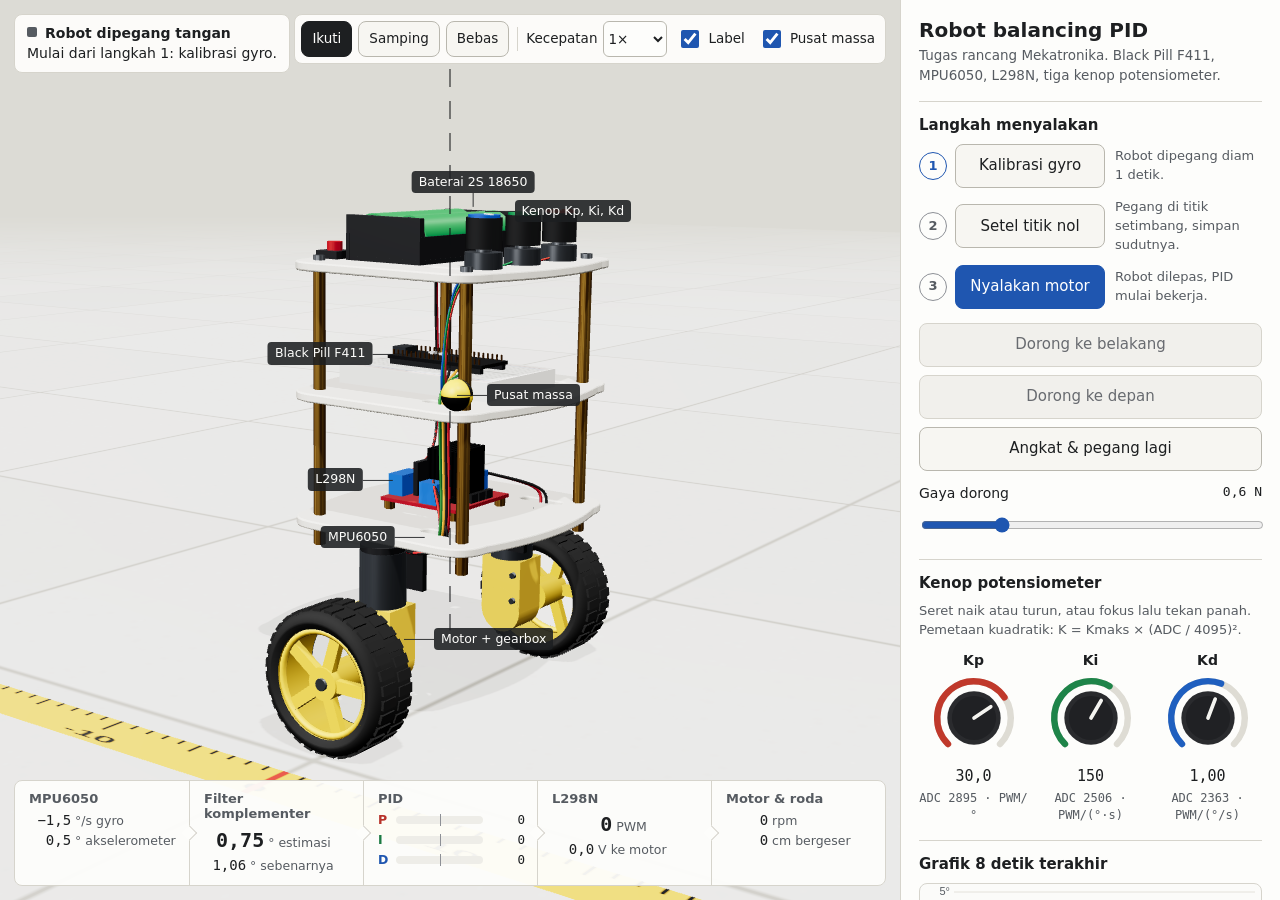
==== simulasi/index.html @ 93942995 "feat: simulasi 3D robot balancing PID dan spesifikasi tugas rancang - Simulasi Three.js offline: fis" ====
<!doctype html>
<html lang="id">
<head>
<meta charset="utf-8">
<meta name="viewport" content="width=device-width, initial-scale=1">
<title>Simulasi Robot Balancing</title>
<meta name="description" content="Simulasi 3D robot self-balancing roda dua untuk tugas rancang Mekatronika: MPU6050, filter komplementer, PID dengan kenop potensiometer, L298N, motor DC.">
<link rel="stylesheet" href="gaya.css">
<script type="importmap">{ "imports": { "three": "./vendor/three.module.min.js" } }</script>
</head>
<body>
<div class="tata">
  <main class="panggung" aria-label="Tampilan 3D robot">
    <div id="layar" class="layar"></div>
    <div id="label" class="label-lapis" aria-hidden="true"></div>
    <div class="lencana" id="lencana" role="status" aria-live="polite">Memuat model 3D…</div>
    <div class="alat-kamera" role="group" aria-label="Kamera dan waktu">
      <button type="button" data-kamera="ikuti" aria-pressed="true">Ikuti</button>
      <button type="button" data-kamera="samping" aria-pressed="false">Samping</button>
      <button type="button" data-kamera="bebas" aria-pressed="false">Bebas</button>
      <span class="pemisah"></span>
      <label class="pilih-kecil"><span class="teks-kecepatan">Kecepatan</span>
        <select id="skalaWaktu" aria-label="Kecepatan simulasi"><option value="1">1×</option><option value="0.25">0,25×</option><option value="0.1">0,1×</option></select>
      </label>
      <label class="cek"><input type="checkbox" id="tampilLabel" checked> Label</label>
      <label class="cek"><input type="checkbox" id="tampilCOM" checked> Pusat massa</label>
    </div>

    <section class="rantai" aria-label="Alur sinyal satu siklus kontrol">
      <div class="mata" data-tahap="sensor">
        <h3>MPU6050</h3>
        <p><span class="angka" id="vGyro">0,0</span> °/s gyro</p>
        <p><span class="angka" id="vAcc">0,0</span> ° akselerometer</p>
      </div>
      <div class="mata" data-tahap="filter">
        <h3>Filter komplementer</h3>
        <p><span class="angka besar" id="vEst">0,00</span> ° estimasi</p>
        <p><span class="angka" id="vNyata">0,00</span> ° sebenarnya</p>
      </div>
      <div class="mata pid" data-tahap="pid">
        <h3>PID</h3>
        <div class="batang"><span>P</span><i><b id="bP"></b></i><em class="angka" id="vP">0</em></div>
        <div class="batang"><span>I</span><i><b id="bI"></b></i><em class="angka" id="vI">0</em></div>
        <div class="batang"><span>D</span><i><b id="bD"></b></i><em class="angka" id="vD">0</em></div>
      </div>
      <div class="mata" data-tahap="driver">
        <h3>L298N</h3>
        <p><span class="angka besar" id="vPwm">0</span> PWM</p>
        <p><span class="angka" id="vVolt">0,0</span> V ke motor</p>
      </div>
      <div class="mata" data-tahap="motor">
        <h3>Motor &amp; roda</h3>
        <p><span class="angka" id="vRpm">0</span> rpm</p>
        <p><span class="angka" id="vPosisi">0</span> cm bergeser</p>
      </div>
    </section>
  </main>

  <aside class="panel" aria-label="Kendali">
    <header class="kepala">
      <h1>Robot balancing PID</h1>
      <p class="sub">Tugas rancang Mekatronika. Black Pill F411, MPU6050, L298N, tiga kenop potensiometer.</p>
    </header>

    <section class="blok">
      <h2>Langkah menyalakan</h2>
      <ol class="langkah">
        <li id="l1"><button type="button" id="btnKalib">Kalibrasi gyro</button><span class="ket" id="k1">Robot dipegang diam 1 detik.</span></li>
        <li id="l2"><button type="button" id="btnNol">Setel titik nol</button><span class="ket" id="k2">Pegang di titik setimbang, simpan sudutnya.</span></li>
        <li id="l3"><button type="button" id="btnJalan" class="utama">Nyalakan motor</button><span class="ket" id="k3">Robot dilepas, PID mulai bekerja.</span></li>
      </ol>
      <div class="baris-tombol">
        <button type="button" id="btnDorongMundur">Dorong ke belakang</button>
        <button type="button" id="btnDorongMaju">Dorong ke depan</button>
        <button type="button" id="btnReset">Angkat &amp; pegang lagi</button>
      </div>
      <label class="geser">Gaya dorong <output id="oDorong">0,6 N</output>
        <input type="range" id="gayaDorong" min="0.2" max="2" step="0.1" value="0.6">
      </label>
    </section>

    <section class="blok">
      <h2>Kenop potensiometer</h2>
      <p class="petunjuk">Seret naik atau turun, atau fokus lalu tekan panah. Pemetaan kuadratik: K = Kmaks × (ADC / 4095)².</p>
      <div class="kenop-baris" id="kenopBaris"></div>
    </section>

    <section class="blok">
      <h2>Grafik 8 detik terakhir</h2>
      <canvas id="plot" class="plot" height="220" role="img" aria-label="Grafik sudut dan PWM terhadap waktu"></canvas>
      <ul class="legenda">
        <li><i class="g-nyata"></i>Sudut sebenarnya</li>
        <li><i class="g-est"></i>Estimasi filter</li>
        <li><i class="g-pwm"></i>PWM</li>
      </ul>
    </section>

    <section class="blok">
      <h2>Serial monitor</h2>
      <pre class="serial" id="serial" aria-live="off">t_ms,sudut,pwm,kp,ki,kd</pre>
      <button type="button" id="btnCsv">Unduh CSV 30 detik terakhir</button>
    </section>

    <details class="blok" open>
      <summary>Robot &amp; fisik</summary>
      <label class="pilih">Varian badan <select id="varian"></select></label>
      <p class="ket" id="ketVarian"></p>
      <label class="pilih">Motor <select id="motor"></select></label>
      <label class="geser">Tegangan baterai 2S <output id="oVbat"></output>
        <input type="range" id="vbat" min="6.8" max="8.4" step="0.1" value="7.8"></label>
      <label class="geser">Geser baterai ke depan <output id="oOffset"></output>
        <input type="range" id="offsetBat" min="-15" max="15" step="1" value="0"></label>
      <label class="cek"><input type="checkbox" id="backlash" checked> Backlash gearbox</label>
      <dl class="data" id="dataFisik"></dl>
    </details>

    <details class="blok">
      <summary>Firmware</summary>
      <label class="geser">Alpha filter komplementer <output id="oAlpha"></output>
        <input type="range" id="alpha" min="0.9" max="0.999" step="0.001" value="0.995"></label>
      <label class="geser">PWM minimum (deadband) <output id="oPwmMin"></output>
        <input type="range" id="pwmMin" min="0" max="80" step="1" value="30"></label>
      <label class="pilih">Laju loop kontrol <select id="loopHz"><option value="100">100 Hz</option><option value="200" selected>200 Hz</option><option value="500">500 Hz</option></select></label>
      <label class="geser">Batas sudut motor diputus <output id="oBatas"></output>
        <input type="range" id="batas" min="15" max="60" step="1" value="40"></label>
      <p class="ket">Nilai motor, massa, dan derau sensor adalah perkiraan dari lembar data. Ukur robot sendiri untuk angka yang sebenarnya.</p>
    </details>
  </aside>
</div>
<noscript><p class="galat">Simulasi ini butuh JavaScript. Aktifkan JavaScript lalu muat ulang halaman.</p></noscript>
<script type="module" src="main.js"></script>
</body>
</html>
---- simulasi/gaya.css ----
/* Hallmark · design · layar aplikasi (simulasi lab) · dial E1/R1/M2 · tanda tangan: rantai sinyal MPU6050 → filter → PID → L298N → motor dengan angka langsung · font: system UI (Segoe UI di PC lab, tanpa unduhan karena harus jalan offline), angka tabular */
:root {
  --bg: #ecebe6;
  --panel: #fdfdfb;
  --ink: #1d1f21;
  --muted: #565b61;
  --line: #d6d4cc;
  --aksen: #1f56b0;
  --aksen-ink: #ffffff;
  --p: #b8322a;
  --i: #1b7a43;
  --d: #1f56b0;
  --pwm: #a45200;
  --bahaya: #a3241c;
  --ok: #1b6e3c;
  --fokus: #1f56b0;
  --radius: 8px;
  --mono: "Cascadia Mono", Consolas, ui-monospace, monospace;
  --putih: #fdfdfb;
  --garis-kuat: #b9b7ae;
  --tombol: #f7f6f2;
  --tombol-hover: #efede6;
  --mati-bg: #f1f0ec;
  --mati-ink: #686b70;
  --aksen-hover: #18478f;
  --abu: #8d9096;
  --plot-bg: #fbfbf9;
  --serial-bg: #1c1d1f;
  --serial-ink: #d9e2d4;
  --panggung: #dcdbd5;
  --trek: #eeede8;
  --kaca: rgba(253,253,251,.95);
  --label-bg: rgba(29,31,33,.88);
}
* { box-sizing: border-box; }
html, body { margin: 0; overflow-x: clip; }
body {
  background: var(--bg); color: var(--ink);
  font: 15px/1.45 "Segoe UI", system-ui, -apple-system, Roboto, sans-serif;
  min-height: 100dvh;
}
h1, h2, h3 { margin: 0; line-height: 1.2; text-wrap: balance; }
button, select, input { font: inherit; color: inherit; }
:focus-visible { outline: 3px solid var(--fokus); outline-offset: 2px; }

.tata { display: grid; grid-template-columns: minmax(0, 1fr) 380px; height: 100dvh; }
.panggung { position: relative; min-width: 0; overflow: hidden; background: var(--panggung); }
.layar { position: absolute; inset: 0; }
.layar canvas { display: block; width: 100%; height: 100%; touch-action: none; }

.panel { background: var(--panel); border-left: 1px solid var(--line); overflow-y: auto; padding: 18px 18px 40px; }
.kepala h1 { font-size: 20px; }
.sub { margin: 4px 0 0; color: var(--muted); font-size: 13.5px; }
.blok { border-top: 1px solid var(--line); margin-top: 16px; padding-top: 14px; }
.blok h2, .blok summary { font-size: 15px; font-weight: 650; margin-bottom: 10px; }
.blok summary { cursor: pointer; min-height: 32px; display: list-item; }
.ket, .petunjuk { color: var(--muted); font-size: 13px; margin: 4px 0 0; }

button {
  min-height: 44px; padding: 8px 14px; border-radius: var(--radius);
  border: 1px solid var(--garis-kuat); background: var(--tombol); cursor: pointer; white-space: nowrap;
}
button:hover { background: var(--tombol-hover); }
button:active { transform: translateY(1px); }
button:disabled { color: var(--mati-ink); background: var(--mati-bg); border-color: var(--line); cursor: not-allowed; }
button.utama { background: var(--aksen); color: var(--aksen-ink); border-color: var(--aksen); }
button.utama:hover { background: var(--aksen-hover); }
button.utama.bahaya { background: var(--bahaya); border-color: var(--bahaya); }

.langkah { list-style: none; counter-reset: l; padding: 0; margin: 0; display: grid; gap: 10px; }
.langkah li { counter-increment: l; display: grid; grid-template-columns: 26px auto 1fr; gap: 4px 10px; align-items: center; }
.langkah li::before {
  content: counter(l); width: 26px; height: 26px; border-radius: 50%; display: grid; place-items: center;
  border: 1.5px solid var(--abu); font-size: 13px; font-weight: 600; color: var(--muted);
}
.langkah li.selesai::before { content: "✓"; background: var(--ok); border-color: var(--ok); color: var(--putih); }
.langkah li.aktif::before { border-color: var(--aksen); color: var(--aksen); }
.langkah .ket { margin: 0; }
.langkah button { min-width: 150px; }
.baris-tombol { display: flex; flex-wrap: wrap; gap: 8px; margin-top: 14px; }
.baris-tombol button { flex: 1 1 auto; }

.geser, .pilih { display: grid; gap: 4px; margin-top: 12px; font-size: 14px; }
.geser { grid-template-columns: 1fr auto; }
.geser input { grid-column: 1 / -1; width: 100%; min-height: 32px; accent-color: var(--aksen); }
.geser output { font-family: var(--mono); font-variant-numeric: tabular-nums; font-size: 13px; }
.pilih select { min-height: 40px; border: 1px solid var(--garis-kuat); border-radius: var(--radius); padding: 6px 8px; background: var(--putih); }
.cek { display: inline-flex; align-items: center; gap: 6px; min-height: 36px; margin-top: 8px; font-size: 14px; }
.cek input { width: 18px; height: 18px; accent-color: var(--aksen); }

.kenop-baris { display: grid; grid-template-columns: repeat(3, 1fr); gap: 8px; margin-top: 10px; }
.kenop { display: grid; justify-items: center; gap: 2px; text-align: center; }
.kenop svg { width: 92px; height: 92px; cursor: ns-resize; touch-action: none; border-radius: 50%; }
.kenop .nama { font-weight: 650; font-size: 14px; }
.kenop .nilai { font-family: var(--mono); font-variant-numeric: tabular-nums; font-size: 15px; }
.kenop .adc { font-family: var(--mono); font-size: 12px; color: var(--muted); }

.plot { width: 100%; height: 220px; display: block; border: 1px solid var(--line); border-radius: var(--radius); background: var(--plot-bg); }
.legenda { list-style: none; padding: 0; margin: 8px 0 0; display: flex; flex-wrap: wrap; gap: 4px 16px; font-size: 13px; color: var(--muted); }
.legenda i { display: inline-block; width: 18px; height: 0; border-top: 3px solid; margin-right: 6px; vertical-align: middle; }
.g-nyata { border-color: var(--ink) !important; }
.g-est { border-color: var(--d) !important; border-top-style: dashed !important; }
.g-pwm { border-color: var(--pwm) !important; }

.serial {
  font-family: var(--mono); font-size: 12px; line-height: 1.5; background: var(--serial-bg); color: var(--serial-ink);
  padding: 10px 12px; border-radius: var(--radius); margin: 0 0 10px; height: 148px; overflow: hidden; white-space: pre;
}
.data { display: grid; grid-template-columns: auto 1fr; gap: 3px 12px; margin: 12px 0 0; font-size: 13px; }
.data dt { color: var(--muted); }
.data dd { margin: 0; font-family: var(--mono); font-variant-numeric: tabular-nums; text-align: right; }

/* lapisan di atas 3D */
.lencana {
  position: absolute; top: 14px; left: 14px; max-width: min(320px, calc(100% - 28px));
  background: var(--kaca); border: 1px solid var(--line);
  border-radius: var(--radius); padding: 8px 12px; font-size: 14px; --nada: var(--muted);
}
.lencana[data-nada="jalan"] { --nada: var(--ok); }
.lencana[data-nada="bahaya"] { --nada: var(--bahaya); }
.lencana[data-nada="proses"] { --nada: var(--aksen); }
.lencana strong { display: block; }
.lencana strong::before { content: ""; display: inline-block; width: 10px; height: 10px; border-radius: 2px; background: var(--nada); margin-right: 8px; vertical-align: 1px; }

.alat-kamera {
  position: absolute; top: 14px; right: 14px; display: flex; flex-wrap: wrap; align-items: center; gap: 6px;
  background: var(--kaca); border: 1px solid var(--line); border-radius: var(--radius); padding: 6px;
  max-width: calc(100% - 28px);
}
.alat-kamera button { min-height: 36px; padding: 4px 10px; font-size: 13.5px; }
.alat-kamera button[aria-pressed="true"] { background: var(--ink); color: var(--putih); border-color: var(--ink); }
.alat-kamera .pemisah { width: 1px; height: 24px; background: var(--line); margin: 0 2px; }
.alat-kamera .cek { margin: 0 4px; font-size: 13.5px; }
.pilih-kecil { font-size: 13.5px; display: inline-flex; align-items: center; gap: 6px; }
.pilih-kecil select { min-height: 36px; border-radius: 6px; border: 1px solid var(--garis-kuat); background: var(--putih); }

.label-lapis { position: absolute; inset: 0; pointer-events: none; }
.label-lapis span {
  position: absolute; white-space: nowrap;
  font-size: 12.5px; background: var(--label-bg); color: var(--putih); padding: 2px 7px; border-radius: 4px;
}
.label-lapis span::after { content: ""; position: absolute; background: var(--label-bg); }
.label-lapis .atas { transform: translate(-50%, calc(-100% - 14px)); }
.label-lapis .atas::after { left: 50%; top: 100%; width: 1px; height: 14px; }
.label-lapis .kanan { transform: translate(30px, -50%); }
.label-lapis .kanan::after { right: 100%; top: 50%; width: 30px; height: 1px; }
.label-lapis .kiri { transform: translate(calc(-100% - 30px), -50%); }
.label-lapis .kiri::after { left: 100%; top: 50%; width: 30px; height: 1px; }

.rantai {
  position: absolute; left: 14px; right: 14px; bottom: 14px; display: grid; grid-template-columns: repeat(5, minmax(0, 1fr)); gap: 0;
  background: var(--kaca); border: 1px solid var(--line); border-radius: var(--radius); overflow: hidden;
}
.mata { padding: 10px 12px 10px 14px; position: relative; min-width: 0; }
.mata + .mata { border-left: 1px solid var(--line); }
.mata + .mata::before {
  content: ""; position: absolute; left: -6px; top: 50%; width: 10px; height: 10px; background: var(--putih);
  border-top: 1px solid var(--line); border-right: 1px solid var(--line); transform: translateY(-50%) rotate(45deg);
}
.mata h3 { font-size: 13px; font-weight: 650; color: var(--muted); margin-bottom: 4px; }
.mata p { margin: 0; font-size: 12.5px; color: var(--muted); }
.angka { font-family: var(--mono); font-variant-numeric: tabular-nums; color: var(--ink); font-size: 14px; display: inline-block; min-width: 5ch; text-align: right; }
.angka.besar { font-size: 20px; font-weight: 600; }
.batang { display: grid; grid-template-columns: 12px 1fr 4.5ch; align-items: center; gap: 6px; font-size: 12.5px; height: 20px; }
.batang span { font-weight: 700; }
.batang i { position: relative; height: 8px; background: var(--trek); border-radius: 4px; }
.batang i::after { content: ""; position: absolute; left: 50%; top: -2px; bottom: -2px; width: 1px; background: var(--abu); }
.batang b { position: absolute; top: 0; bottom: 0; left: 50%; width: 0; border-radius: 2px; }
.batang em { font-style: normal; font-size: 12.5px; text-align: right; min-width: 0; }
#bP { background: var(--p); } #bI { background: var(--i); } #bD { background: var(--d); }
.batang:nth-child(2) span { color: var(--p); } .batang:nth-child(3) span { color: var(--i); } .batang:nth-child(4) span { color: var(--d); }

.galat { padding: 16px; color: var(--bahaya); }

@media (max-width: 1100px) {
  .tata { grid-template-columns: 1fr; height: auto; }
  .panggung { height: 72dvh; min-height: 460px; }
  .panel { border-left: 0; border-top: 1px solid var(--line); }
  .rantai { grid-template-columns: repeat(3, minmax(0, 1fr)); }
  .mata[data-tahap="sensor"], .mata[data-tahap="motor"] { display: none; }
  .mata[data-tahap="filter"] { border-left: 0; }
  .mata[data-tahap="filter"]::before { display: none; }
}
@media (max-width: 560px) {
  .panggung { height: 80dvh; }
  .rantai { grid-template-columns: repeat(2, minmax(0, 1fr)); }
  .mata[data-tahap="driver"] { display: none; }
  .alat-kamera .cek, .alat-kamera .pemisah, .teks-kecepatan { display: none; }
  .langkah li { grid-template-columns: 26px 1fr; }
  .langkah .ket { grid-column: 2; }
  .lencana { top: 66px; }
}
@media (prefers-reduced-motion: reduce) {
  button:active { transform: none; }
}
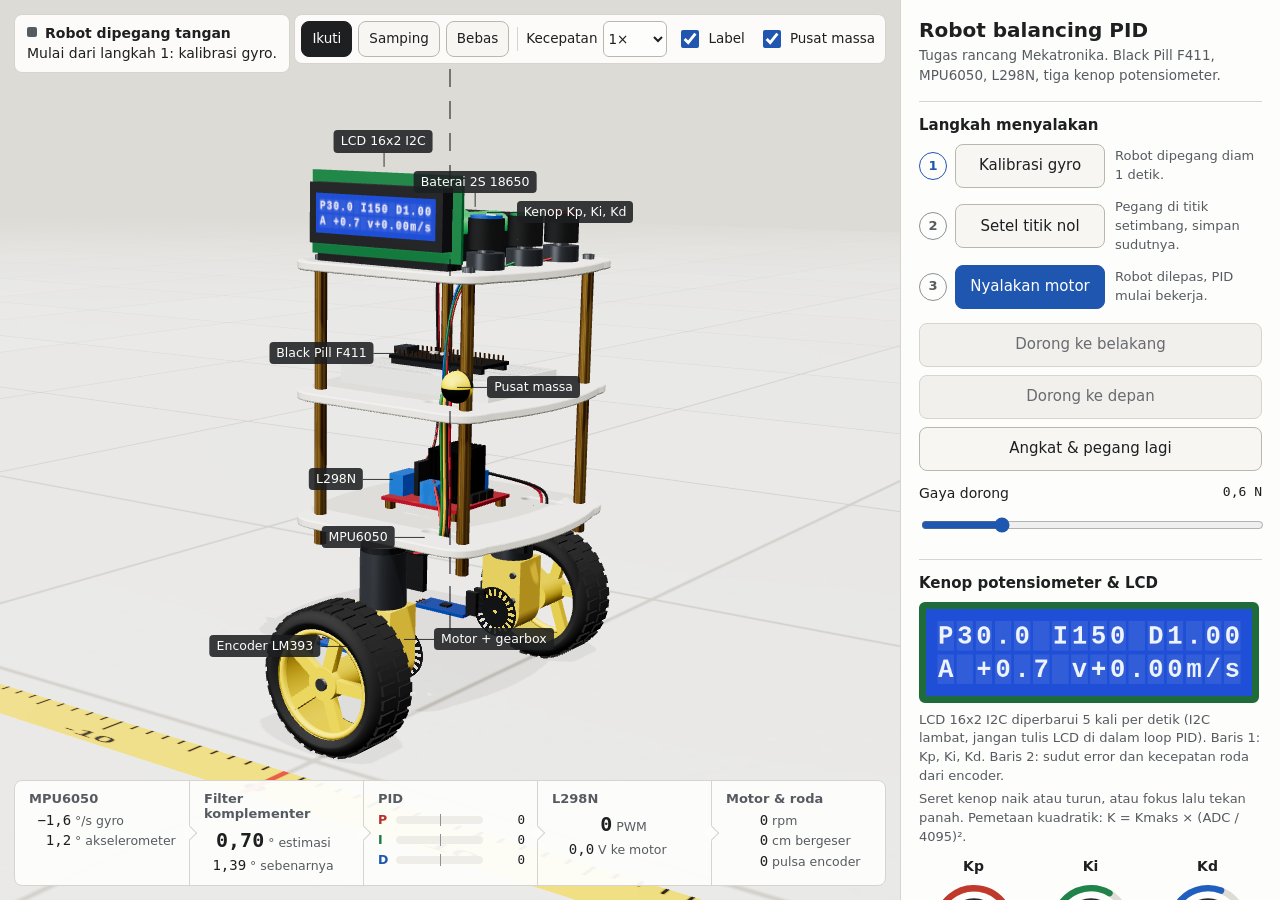
==== commit b940684e: "feat(simulasi): LCD 16x2 I2C untuk nilai PID dan encoder LM393 di motor TT - LCD tampil di dek atas " ====
--- a/simulasi/index.html
+++ b/simulasi/index.html
@@ -52,6 +52,7 @@
         <h3>Motor &amp; roda</h3>
         <p><span class="angka" id="vRpm">0</span> rpm</p>
         <p><span class="angka" id="vPosisi">0</span> cm bergeser</p>
+        <p><span class="angka" id="vEnc">0</span> pulsa encoder</p>
       </div>
     </section>
   </main>
@@ -80,8 +81,10 @@
     </section>
 
     <section class="blok">
-      <h2>Kenop potensiometer</h2>
-      <p class="petunjuk">Seret naik atau turun, atau fokus lalu tekan panah. Pemetaan kuadratik: K = Kmaks × (ADC / 4095)².</p>
+      <h2>Kenop potensiometer &amp; LCD</h2>
+      <canvas id="lcd" class="lcd" width="512" height="136" role="img" aria-label="LCD 16x2"></canvas>
+      <p class="petunjuk">LCD 16x2 I2C diperbarui 5 kali per detik (I2C lambat, jangan tulis LCD di dalam loop PID). Baris 1: Kp, Ki, Kd. Baris 2: sudut error dan kecepatan roda dari encoder.</p>
+      <p class="petunjuk">Seret kenop naik atau turun, atau fokus lalu tekan panah. Pemetaan kuadratik: K = Kmaks × (ADC / 4095)².</p>
       <div class="kenop-baris" id="kenopBaris"></div>
     </section>
 
@@ -97,7 +100,7 @@
 
     <section class="blok">
       <h2>Serial monitor</h2>
-      <pre class="serial" id="serial" aria-live="off">t_ms,sudut,pwm,kp,ki,kd</pre>
+      <pre class="serial" id="serial" aria-live="off">t_ms,sudut,pwm,kp,ki,kd,enc</pre>
       <button type="button" id="btnCsv">Unduh CSV 30 detik terakhir</button>
     </section>
 
--- a/simulasi/gaya.css
+++ b/simulasi/gaya.css
@@ -193,3 +193,6 @@
 @media (prefers-reduced-motion: reduce) {
   button:active { transform: none; }
 }
+
+/* LCD 16x2: bingkai PCB hijau seperti modul aslinya */
+.lcd { display: block; width: 100%; max-width: 340px; margin: 4px 0 8px; border: 7px solid #1f6b3a; border-radius: 6px; background: #1f4fd6; }
